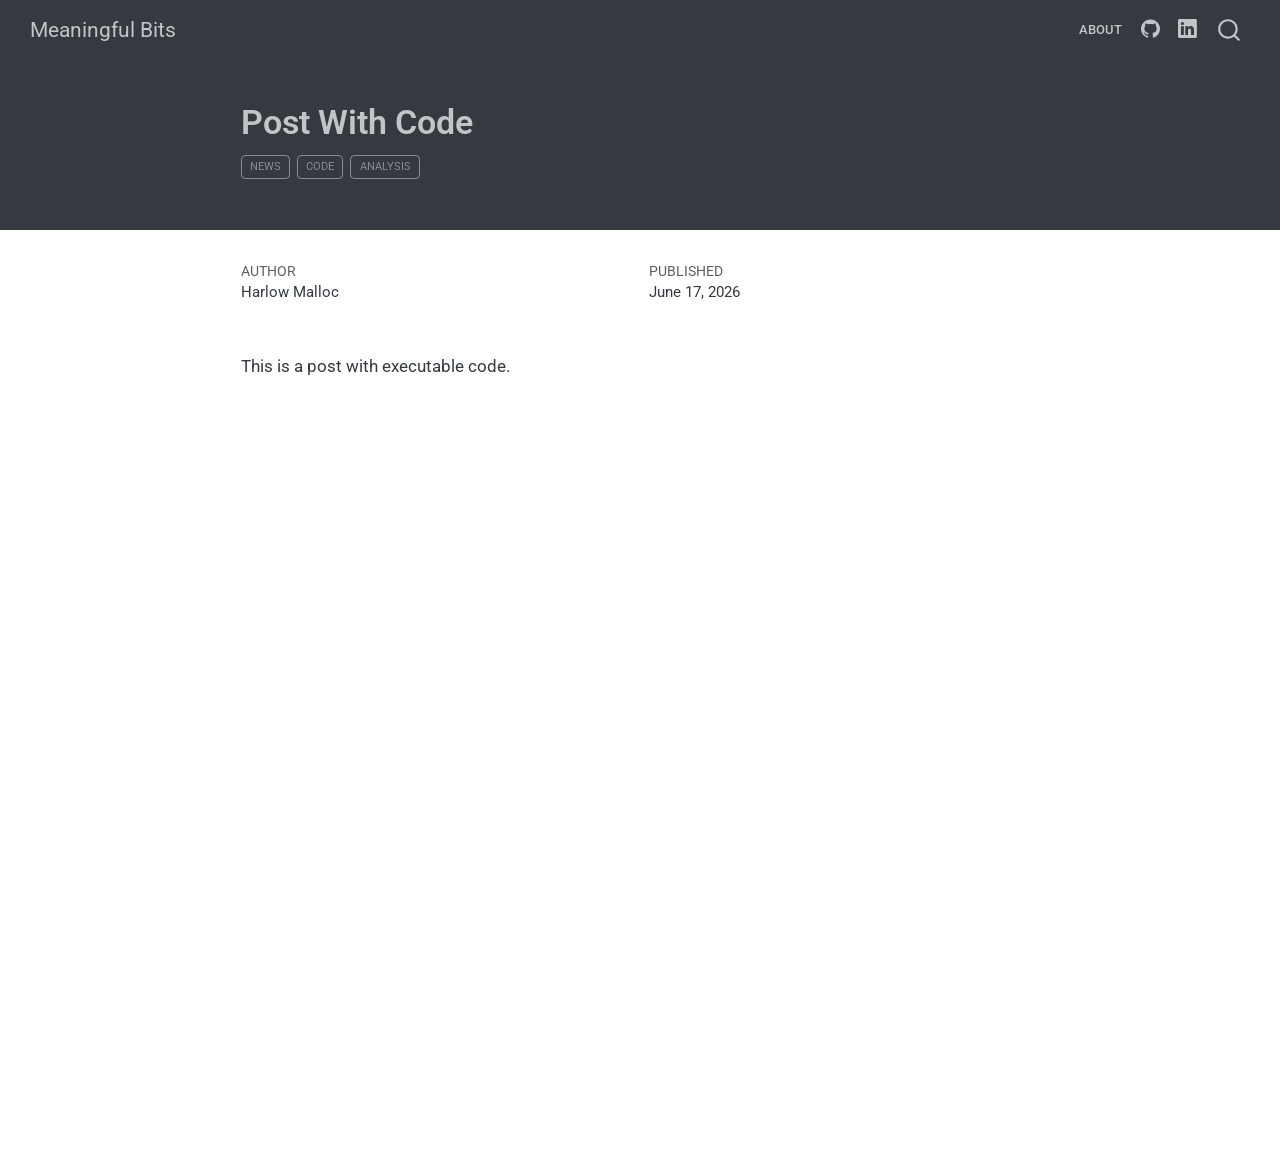
==== posts/post-with-code/index.html @ 237f3303 "Built site for gh-pages" ====
<!DOCTYPE html>
<html xmlns="http://www.w3.org/1999/xhtml" lang="en" xml:lang="en"><head>

<meta charset="utf-8">
<meta name="generator" content="quarto-1.9.38">

<meta name="viewport" content="width=device-width, initial-scale=1.0, user-scalable=yes">

<meta name="author" content="Harlow Malloc">
<meta name="dcterms.date" content="2026-06-17">

<title>Post With Code – Meaningful Bits</title>
<style>
/* Default styles provided by pandoc.
** See https://pandoc.org/MANUAL.html#variables-for-html for config info.
*/
code{white-space: pre-wrap;}
span.smallcaps{font-variant: small-caps;}
div.columns{display: flex; gap: min(4vw, 1.5em);}
div.column{flex: auto; overflow-x: auto;}
div.hanging-indent{margin-left: 1.5em; text-indent: -1.5em;}
ul.task-list{list-style: none;}
ul.task-list li input[type="checkbox"] {
  width: 0.8em;
  margin: 0 0.8em 0.2em -1em; /* quarto-specific, see https://github.com/quarto-dev/quarto-cli/issues/4556 */ 
  vertical-align: middle;
}
</style>


<script src="../../site_libs/quarto-nav/quarto-nav.js"></script>
<script src="../../site_libs/quarto-nav/headroom.min.js"></script>
<script src="../../site_libs/clipboard/clipboard.min.js"></script>
<script src="../../site_libs/quarto-search/autocomplete.umd.js"></script>
<script src="../../site_libs/quarto-search/fuse.min.js"></script>
<script src="../../site_libs/quarto-search/quarto-search.js"></script>
<meta name="quarto:offset" content="../../">
<script src="../../site_libs/quarto-html/quarto.js" type="module"></script>
<script src="../../site_libs/quarto-html/tabsets/tabsets.js" type="module"></script>
<script src="../../site_libs/quarto-html/popper.min.js"></script>
<script src="../../site_libs/quarto-html/tippy.umd.min.js"></script>
<script src="../../site_libs/quarto-html/anchor.min.js"></script>
<link href="../../site_libs/quarto-html/tippy.css" rel="stylesheet">
<link href="../../site_libs/quarto-html/quarto-syntax-highlighting-15634bcf2e68342d4ad2dfa704d543f6.css" rel="stylesheet" id="quarto-text-highlighting-styles">
<script src="../../site_libs/bootstrap/bootstrap.min.js"></script>
<link href="../../site_libs/bootstrap/bootstrap-icons.css" rel="stylesheet">
<link href="../../site_libs/bootstrap/bootstrap-5762eb8570d1466d25c92a18d9cf61dd.min.css" rel="stylesheet" append-hash="true" id="quarto-bootstrap" data-mode="light">
<script id="quarto-search-options" type="application/json">{
  "location": "navbar",
  "copy-button": false,
  "collapse-after": 3,
  "panel-placement": "end",
  "type": "overlay",
  "limit": 50,
  "keyboard-shortcut": [
    "f",
    "/",
    "s"
  ],
  "show-item-context": false,
  "language": {
    "search-no-results-text": "No results",
    "search-matching-documents-text": "matching documents",
    "search-copy-link-title": "Copy link to search",
    "search-hide-matches-text": "Hide additional matches",
    "search-more-match-text": "more match in this document",
    "search-more-matches-text": "more matches in this document",
    "search-clear-button-title": "Clear",
    "search-text-placeholder": "",
    "search-detached-cancel-button-title": "Cancel",
    "search-submit-button-title": "Submit",
    "search-label": "Search"
  }
}</script>


<link rel="stylesheet" href="../../styles.css">
</head>

<body class="nav-fixed fullcontent quarto-light">

<div id="quarto-search-results"></div>
  <header id="quarto-header" class="headroom fixed-top quarto-banner">
    <nav class="navbar navbar-expand-lg " data-bs-theme="dark">
      <div class="navbar-container container-fluid">
      <div class="navbar-brand-container mx-auto">
    <a class="navbar-brand" href="../../index.html">
    <span class="navbar-title">Meaningful Bits</span>
    </a>
  </div>
            <div id="quarto-search" class="" title="Search"></div>
          <button class="navbar-toggler" type="button" data-bs-toggle="collapse" data-bs-target="#navbarCollapse" aria-controls="navbarCollapse" role="menu" aria-expanded="false" aria-label="Toggle navigation" onclick="if (window.quartoToggleHeadroom) { window.quartoToggleHeadroom(); }">
  <span class="navbar-toggler-icon"></span>
</button>
          <div class="collapse navbar-collapse" id="navbarCollapse">
            <ul class="navbar-nav navbar-nav-scroll ms-auto">
  <li class="nav-item">
    <a class="nav-link" href="../../about.html"> 
<span class="menu-text">About</span></a>
  </li>  
  <li class="nav-item compact">
    <a class="nav-link" href="https://github.com/dw-610"> <i class="bi bi-github" role="img">
</i> 
<span class="menu-text"></span></a>
  </li>  
  <li class="nav-item compact">
    <a class="nav-link" href="https://www.linkedin.com/in/dylan-wheeler-ksu/"> <i class="bi bi-linkedin" role="img">
</i> 
<span class="menu-text"></span></a>
  </li>  
</ul>
          </div> <!-- /navcollapse -->
            <div class="quarto-navbar-tools">
</div>
      </div> <!-- /container-fluid -->
    </nav>
</header>
<!-- content -->
<header id="title-block-header" class="quarto-title-block default page-columns page-full">
  <div class="quarto-title-banner page-columns page-full">
    <div class="quarto-title column-body">
      <h1 class="title">Post With Code</h1>
                                <div class="quarto-categories">
                <div class="quarto-category">news</div>
                <div class="quarto-category">code</div>
                <div class="quarto-category">analysis</div>
              </div>
                  </div>
  </div>
    
  
  <div class="quarto-title-meta">

      <div>
      <div class="quarto-title-meta-heading">Author</div>
      <div class="quarto-title-meta-contents">
               <p>Harlow Malloc </p>
            </div>
    </div>
      
      <div>
      <div class="quarto-title-meta-heading">Published</div>
      <div class="quarto-title-meta-contents">
        <p class="date">June 17, 2026</p>
      </div>
    </div>
    
      
    </div>
    
  
  </header><div id="quarto-content" class="quarto-container page-columns page-rows-contents page-layout-article page-navbar">
<!-- sidebar -->
<!-- margin-sidebar -->
    
<!-- main -->
<main class="content quarto-banner-title-block" id="quarto-document-content">





<p>This is a post with executable code.</p>



</main> <!-- /main -->
<script id="quarto-html-after-body" type="application/javascript">
  window.document.addEventListener("DOMContentLoaded", function (event) {
    const icon = "";
    const anchorJS = new window.AnchorJS();
    anchorJS.options = {
      placement: 'right',
      icon: icon
    };
    anchorJS.add('.anchored');
    const isCodeAnnotation = (el) => {
      for (const clz of el.classList) {
        if (clz.startsWith('code-annotation-')) {                     
          return true;
        }
      }
      return false;
    }
    const onCopySuccess = function(e) {
      // button target
      const button = e.trigger;
      // don't keep focus
      button.blur();
      // flash "checked"
      button.classList.add('code-copy-button-checked');
      var currentTitle = button.getAttribute("title");
      button.setAttribute("title", "Copied!");
      let tooltip;
      if (window.bootstrap) {
        button.setAttribute("data-bs-toggle", "tooltip");
        button.setAttribute("data-bs-placement", "left");
        button.setAttribute("data-bs-title", "Copied!");
        tooltip = new bootstrap.Tooltip(button, 
          { trigger: "manual", 
            customClass: "code-copy-button-tooltip",
            offset: [0, -8]});
        tooltip.show();    
      }
      setTimeout(function() {
        if (tooltip) {
          tooltip.hide();
          button.removeAttribute("data-bs-title");
          button.removeAttribute("data-bs-toggle");
          button.removeAttribute("data-bs-placement");
        }
        button.setAttribute("title", currentTitle);
        button.classList.remove('code-copy-button-checked');
      }, 1000);
      // clear code selection
      e.clearSelection();
    }
    const getTextToCopy = function(trigger) {
      const outerScaffold = trigger.parentElement.cloneNode(true);
      const codeEl = outerScaffold.querySelector('code');
      for (const childEl of codeEl.children) {
        if (isCodeAnnotation(childEl)) {
          childEl.remove();
        }
      }
      return codeEl.innerText;
    }
    const clipboard = new window.ClipboardJS('.code-copy-button:not([data-in-quarto-modal])', {
      text: getTextToCopy
    });
    clipboard.on('success', onCopySuccess);
    if (window.document.getElementById('quarto-embedded-source-code-modal')) {
      const clipboardModal = new window.ClipboardJS('.code-copy-button[data-in-quarto-modal]', {
        text: getTextToCopy,
        container: window.document.getElementById('quarto-embedded-source-code-modal')
      });
      clipboardModal.on('success', onCopySuccess);
    }
      var localhostRegex = new RegExp(/^(?:http|https):\/\/localhost\:?[0-9]*\//);
      var mailtoRegex = new RegExp(/^mailto:/);
        var filterRegex = new RegExp("https:\/\/dw-610\.github\.io\/meaningfulbits");
      var isInternal = (href) => {
          return filterRegex.test(href) || localhostRegex.test(href) || mailtoRegex.test(href);
      }
      // Inspect non-navigation links and adorn them if external
     var links = window.document.querySelectorAll('a[href]:not(.nav-link):not(.navbar-brand):not(.toc-action):not(.sidebar-link):not(.sidebar-item-toggle):not(.pagination-link):not(.no-external):not([aria-hidden]):not(.dropdown-item):not(.quarto-navigation-tool):not(.about-link)');
      for (var i=0; i<links.length; i++) {
        const link = links[i];
        if (!isInternal(link.href)) {
          // undo the damage that might have been done by quarto-nav.js in the case of
          // links that we want to consider external
          if (link.dataset.originalHref !== undefined) {
            link.href = link.dataset.originalHref;
          }
        }
      }
    function tippyHover(el, contentFn, onTriggerFn, onUntriggerFn) {
      const config = {
        allowHTML: true,
        maxWidth: 500,
        delay: 100,
        arrow: false,
        appendTo: function(el) {
            return el.parentElement;
        },
        interactive: true,
        interactiveBorder: 10,
        theme: 'quarto',
        placement: 'bottom-start',
      };
      if (contentFn) {
        config.content = contentFn;
      }
      if (onTriggerFn) {
        config.onTrigger = onTriggerFn;
      }
      if (onUntriggerFn) {
        config.onUntrigger = onUntriggerFn;
      }
      window.tippy(el, config); 
    }
    const noterefs = window.document.querySelectorAll('a[role="doc-noteref"]');
    for (var i=0; i<noterefs.length; i++) {
      const ref = noterefs[i];
      tippyHover(ref, function() {
        // use id or data attribute instead here
        let href = ref.getAttribute('data-footnote-href') || ref.getAttribute('href');
        try { href = new URL(href).hash; } catch {}
        const id = href.replace(/^#\/?/, "");
        const note = window.document.getElementById(id);
        if (note) {
          return note.innerHTML;
        } else {
          return "";
        }
      });
    }
    const xrefs = window.document.querySelectorAll('a.quarto-xref');
    const processXRef = (id, note) => {
      // Strip column container classes
      const stripColumnClz = (el) => {
        el.classList.remove("page-full", "page-columns");
        if (el.children) {
          for (const child of el.children) {
            stripColumnClz(child);
          }
        }
      }
      stripColumnClz(note)
      if (id === null || id.startsWith('sec-')) {
        // Special case sections, only their first couple elements
        const container = document.createElement("div");
        if (note.children && note.children.length > 2) {
          container.appendChild(note.children[0].cloneNode(true));
          for (let i = 1; i < note.children.length; i++) {
            const child = note.children[i];
            if (child.tagName === "P" && child.innerText === "") {
              continue;
            } else {
              container.appendChild(child.cloneNode(true));
              break;
            }
          }
          if (window.Quarto?.typesetMath) {
            window.Quarto.typesetMath(container);
          }
          return container.innerHTML
        } else {
          if (window.Quarto?.typesetMath) {
            window.Quarto.typesetMath(note);
          }
          return note.innerHTML;
        }
      } else {
        // Remove any anchor links if they are present
        const anchorLink = note.querySelector('a.anchorjs-link');
        if (anchorLink) {
          anchorLink.remove();
        }
        if (window.Quarto?.typesetMath) {
          window.Quarto.typesetMath(note);
        }
        if (note.classList.contains("callout")) {
          return note.outerHTML;
        } else {
          return note.innerHTML;
        }
      }
    }
    for (var i=0; i<xrefs.length; i++) {
      const xref = xrefs[i];
      tippyHover(xref, undefined, function(instance) {
        instance.disable();
        let url = xref.getAttribute('href');
        let hash = undefined; 
        if (url.startsWith('#')) {
          hash = url;
        } else {
          try { hash = new URL(url).hash; } catch {}
        }
        if (hash) {
          const id = hash.replace(/^#\/?/, "");
          const note = window.document.getElementById(id);
          if (note !== null) {
            try {
              const html = processXRef(id, note.cloneNode(true));
              instance.setContent(html);
            } finally {
              instance.enable();
              instance.show();
            }
          } else {
            // See if we can fetch this
            fetch(url.split('#')[0])
            .then(res => res.text())
            .then(html => {
              const parser = new DOMParser();
              const htmlDoc = parser.parseFromString(html, "text/html");
              const note = htmlDoc.getElementById(id);
              if (note !== null) {
                const html = processXRef(id, note);
                instance.setContent(html);
              } 
            }).finally(() => {
              instance.enable();
              instance.show();
            });
          }
        } else {
          // See if we can fetch a full url (with no hash to target)
          // This is a special case and we should probably do some content thinning / targeting
          fetch(url)
          .then(res => res.text())
          .then(html => {
            const parser = new DOMParser();
            const htmlDoc = parser.parseFromString(html, "text/html");
            const note = htmlDoc.querySelector('main.content');
            if (note !== null) {
              // This should only happen for chapter cross references
              // (since there is no id in the URL)
              // remove the first header
              if (note.children.length > 0 && note.children[0].tagName === "HEADER") {
                note.children[0].remove();
              }
              const html = processXRef(null, note);
              instance.setContent(html);
            } 
          }).finally(() => {
            instance.enable();
            instance.show();
          });
        }
      }, function(instance) {
      });
    }
        let selectedAnnoteEl;
        const selectorForAnnotation = ( cell, annotation) => {
          let cellAttr = 'data-code-cell="' + cell + '"';
          let lineAttr = 'data-code-annotation="' +  annotation + '"';
          const selector = 'span[' + cellAttr + '][' + lineAttr + ']';
          return selector;
        }
        const selectCodeLines = (annoteEl) => {
          const doc = window.document;
          const targetCell = annoteEl.getAttribute("data-target-cell");
          const targetAnnotation = annoteEl.getAttribute("data-target-annotation");
          const annoteSpan = window.document.querySelector(selectorForAnnotation(targetCell, targetAnnotation));
          const lines = annoteSpan.getAttribute("data-code-lines").split(",");
          const lineIds = lines.map((line) => {
            return targetCell + "-" + line;
          })
          let top = null;
          let height = null;
          let parent = null;
          if (lineIds.length > 0) {
              //compute the position of the single el (top and bottom and make a div)
              const el = window.document.getElementById(lineIds[0]);
              top = el.offsetTop;
              height = el.offsetHeight;
              parent = el.parentElement.parentElement;
            if (lineIds.length > 1) {
              const lastEl = window.document.getElementById(lineIds[lineIds.length - 1]);
              const bottom = lastEl.offsetTop + lastEl.offsetHeight;
              height = bottom - top;
            }
            if (top !== null && height !== null && parent !== null) {
              // cook up a div (if necessary) and position it 
              let div = window.document.getElementById("code-annotation-line-highlight");
              if (div === null) {
                div = window.document.createElement("div");
                div.setAttribute("id", "code-annotation-line-highlight");
                div.style.position = 'absolute';
                parent.appendChild(div);
              }
              div.style.top = top - 2 + "px";
              div.style.height = height + 4 + "px";
              div.style.left = 0;
              let gutterDiv = window.document.getElementById("code-annotation-line-highlight-gutter");
              if (gutterDiv === null) {
                gutterDiv = window.document.createElement("div");
                gutterDiv.setAttribute("id", "code-annotation-line-highlight-gutter");
                gutterDiv.style.position = 'absolute';
                const codeCell = window.document.getElementById(targetCell);
                const gutter = codeCell.querySelector('.code-annotation-gutter');
                gutter.appendChild(gutterDiv);
              }
              gutterDiv.style.top = top - 2 + "px";
              gutterDiv.style.height = height + 4 + "px";
            }
            selectedAnnoteEl = annoteEl;
          }
        };
        const unselectCodeLines = () => {
          const elementsIds = ["code-annotation-line-highlight", "code-annotation-line-highlight-gutter"];
          elementsIds.forEach((elId) => {
            const div = window.document.getElementById(elId);
            if (div) {
              div.remove();
            }
          });
          selectedAnnoteEl = undefined;
        };
          // Handle positioning of the toggle
      window.addEventListener(
        "resize",
        throttle(() => {
          elRect = undefined;
          if (selectedAnnoteEl) {
            selectCodeLines(selectedAnnoteEl);
          }
        }, 10)
      );
      function throttle(fn, ms) {
      let throttle = false;
      let timer;
        return (...args) => {
          if(!throttle) { // first call gets through
              fn.apply(this, args);
              throttle = true;
          } else { // all the others get throttled
              if(timer) clearTimeout(timer); // cancel #2
              timer = setTimeout(() => {
                fn.apply(this, args);
                timer = throttle = false;
              }, ms);
          }
        };
      }
        // Attach click handler to the DT
        const annoteDls = window.document.querySelectorAll('dt[data-target-cell]');
        for (const annoteDlNode of annoteDls) {
          annoteDlNode.addEventListener('click', (event) => {
            const clickedEl = event.target;
            if (clickedEl !== selectedAnnoteEl) {
              unselectCodeLines();
              const activeEl = window.document.querySelector('dt[data-target-cell].code-annotation-active');
              if (activeEl) {
                activeEl.classList.remove('code-annotation-active');
              }
              selectCodeLines(clickedEl);
              clickedEl.classList.add('code-annotation-active');
            } else {
              // Unselect the line
              unselectCodeLines();
              clickedEl.classList.remove('code-annotation-active');
            }
          });
        }
    const findCites = (el) => {
      const parentEl = el.parentElement;
      if (parentEl) {
        const cites = parentEl.dataset.cites;
        if (cites) {
          return {
            el,
            cites: cites.split(' ')
          };
        } else {
          return findCites(el.parentElement)
        }
      } else {
        return undefined;
      }
    };
    var bibliorefs = window.document.querySelectorAll('a[role="doc-biblioref"]');
    for (var i=0; i<bibliorefs.length; i++) {
      const ref = bibliorefs[i];
      const citeInfo = findCites(ref);
      if (citeInfo) {
        tippyHover(citeInfo.el, function() {
          var popup = window.document.createElement('div');
          citeInfo.cites.forEach(function(cite) {
            var citeDiv = window.document.createElement('div');
            citeDiv.classList.add('hanging-indent');
            citeDiv.classList.add('csl-entry');
            var biblioDiv = window.document.getElementById('ref-' + cite);
            if (biblioDiv) {
              citeDiv.innerHTML = biblioDiv.innerHTML;
            }
            popup.appendChild(citeDiv);
          });
          return popup.innerHTML;
        });
      }
    }
  });
  </script>
</div> <!-- /content -->




</body></html>
---- site_libs/quarto-html/tippy.css ----
.tippy-box[data-animation=fade][data-state=hidden]{opacity:0}[data-tippy-root]{max-width:calc(100vw - 10px)}.tippy-box{position:relative;background-color:#333;color:#fff;border-radius:4px;font-size:14px;line-height:1.4;white-space:normal;outline:0;transition-property:transform,visibility,opacity}.tippy-box[data-placement^=top]>.tippy-arrow{bottom:0}.tippy-box[data-placement^=top]>.tippy-arrow:before{bottom:-7px;left:0;border-width:8px 8px 0;border-top-color:initial;transform-origin:center top}.tippy-box[data-placement^=bottom]>.tippy-arrow{top:0}.tippy-box[data-placement^=bottom]>.tippy-arrow:before{top:-7px;left:0;border-width:0 8px 8px;border-bottom-color:initial;transform-origin:center bottom}.tippy-box[data-placement^=left]>.tippy-arrow{right:0}.tippy-box[data-placement^=left]>.tippy-arrow:before{border-width:8px 0 8px 8px;border-left-color:initial;right:-7px;transform-origin:center left}.tippy-box[data-placement^=right]>.tippy-arrow{left:0}.tippy-box[data-placement^=right]>.tippy-arrow:before{left:-7px;border-width:8px 8px 8px 0;border-right-color:initial;transform-origin:center right}.tippy-box[data-inertia][data-state=visible]{transition-timing-function:cubic-bezier(.54,1.5,.38,1.11)}.tippy-arrow{width:16px;height:16px;color:#333}.tippy-arrow:before{content:"";position:absolute;border-color:transparent;border-style:solid}.tippy-content{position:relative;padding:5px 9px;z-index:1}
---- site_libs/quarto-html/quarto-syntax-highlighting-15634bcf2e68342d4ad2dfa704d543f6.css ----
/* quarto syntax highlight colors */
:root {
  --quarto-hl-ot-color: #003B4F;
  --quarto-hl-at-color: #657422;
  --quarto-hl-ss-color: #20794D;
  --quarto-hl-an-color: #5E5E5E;
  --quarto-hl-fu-color: #4758AB;
  --quarto-hl-st-color: #20794D;
  --quarto-hl-cf-color: #003B4F;
  --quarto-hl-op-color: #5E5E5E;
  --quarto-hl-er-color: #AD0000;
  --quarto-hl-bn-color: #AD0000;
  --quarto-hl-al-color: #AD0000;
  --quarto-hl-va-color: #111111;
  --quarto-hl-bu-color: inherit;
  --quarto-hl-ex-color: inherit;
  --quarto-hl-pp-color: #AD0000;
  --quarto-hl-in-color: #5E5E5E;
  --quarto-hl-vs-color: #20794D;
  --quarto-hl-wa-color: #5E5E5E;
  --quarto-hl-do-color: #5E5E5E;
  --quarto-hl-im-color: #00769E;
  --quarto-hl-ch-color: #20794D;
  --quarto-hl-dt-color: #AD0000;
  --quarto-hl-fl-color: #AD0000;
  --quarto-hl-co-color: #5E5E5E;
  --quarto-hl-cv-color: #5E5E5E;
  --quarto-hl-cn-color: #8f5902;
  --quarto-hl-sc-color: #5E5E5E;
  --quarto-hl-dv-color: #AD0000;
  --quarto-hl-kw-color: #003B4F;
}

/* other quarto variables */
:root {
  --quarto-font-monospace: SFMono-Regular, Menlo, Monaco, Consolas, "Liberation Mono", "Courier New", monospace;
}

/* syntax highlight based on Pandoc's rules */
pre > code.sourceCode > span {
  color: #003B4F;
}

code.sourceCode > span {
  color: #003B4F;
}

div.sourceCode,
div.sourceCode pre.sourceCode {
  color: #003B4F;
}

/* Normal */
code span {
  color: #003B4F;
}

/* Alert */
code span.al {
  color: #AD0000;
  font-style: inherit;
}

/* Annotation */
code span.an {
  color: #5E5E5E;
  font-style: inherit;
}

/* Attribute */
code span.at {
  color: #657422;
  font-style: inherit;
}

/* BaseN */
code span.bn {
  color: #AD0000;
  font-style: inherit;
}

/* BuiltIn */
code span.bu {
  font-style: inherit;
}

/* ControlFlow */
code span.cf {
  color: #003B4F;
  font-weight: bold;
  font-style: inherit;
}

/* Char */
code span.ch {
  color: #20794D;
  font-style: inherit;
}

/* Constant */
code span.cn {
  color: #8f5902;
  font-style: inherit;
}

/* Comment */
code span.co {
  color: #5E5E5E;
  font-style: inherit;
}

/* CommentVar */
code span.cv {
  color: #5E5E5E;
  font-style: italic;
}

/* Documentation */
code span.do {
  color: #5E5E5E;
  font-style: italic;
}

/* DataType */
code span.dt {
  color: #AD0000;
  font-style: inherit;
}

/* DecVal */
code span.dv {
  color: #AD0000;
  font-style: inherit;
}

/* Error */
code span.er {
  color: #AD0000;
  font-style: inherit;
}

/* Extension */
code span.ex {
  font-style: inherit;
}

/* Float */
code span.fl {
  color: #AD0000;
  font-style: inherit;
}

/* Function */
code span.fu {
  color: #4758AB;
  font-style: inherit;
}

/* Import */
code span.im {
  color: #00769E;
  font-style: inherit;
}

/* Information */
code span.in {
  color: #5E5E5E;
  font-style: inherit;
}

/* Keyword */
code span.kw {
  color: #003B4F;
  font-weight: bold;
  font-style: inherit;
}

/* Operator */
code span.op {
  color: #5E5E5E;
  font-style: inherit;
}

/* Other */
code span.ot {
  color: #003B4F;
  font-style: inherit;
}

/* Preprocessor */
code span.pp {
  color: #AD0000;
  font-style: inherit;
}

/* SpecialChar */
code span.sc {
  color: #5E5E5E;
  font-style: inherit;
}

/* SpecialString */
code span.ss {
  color: #20794D;
  font-style: inherit;
}

/* String */
code span.st {
  color: #20794D;
  font-style: inherit;
}

/* Variable */
code span.va {
  color: #111111;
  font-style: inherit;
}

/* VerbatimString */
code span.vs {
  color: #20794D;
  font-style: inherit;
}

/* Warning */
code span.wa {
  color: #5E5E5E;
  font-style: italic;
}

.prevent-inlining {
  content: "</";
}

/*# sourceMappingURL=f23921c56f73e400b49028c9186a1aa0.css.map */
---- styles.css ----
/* css styles */
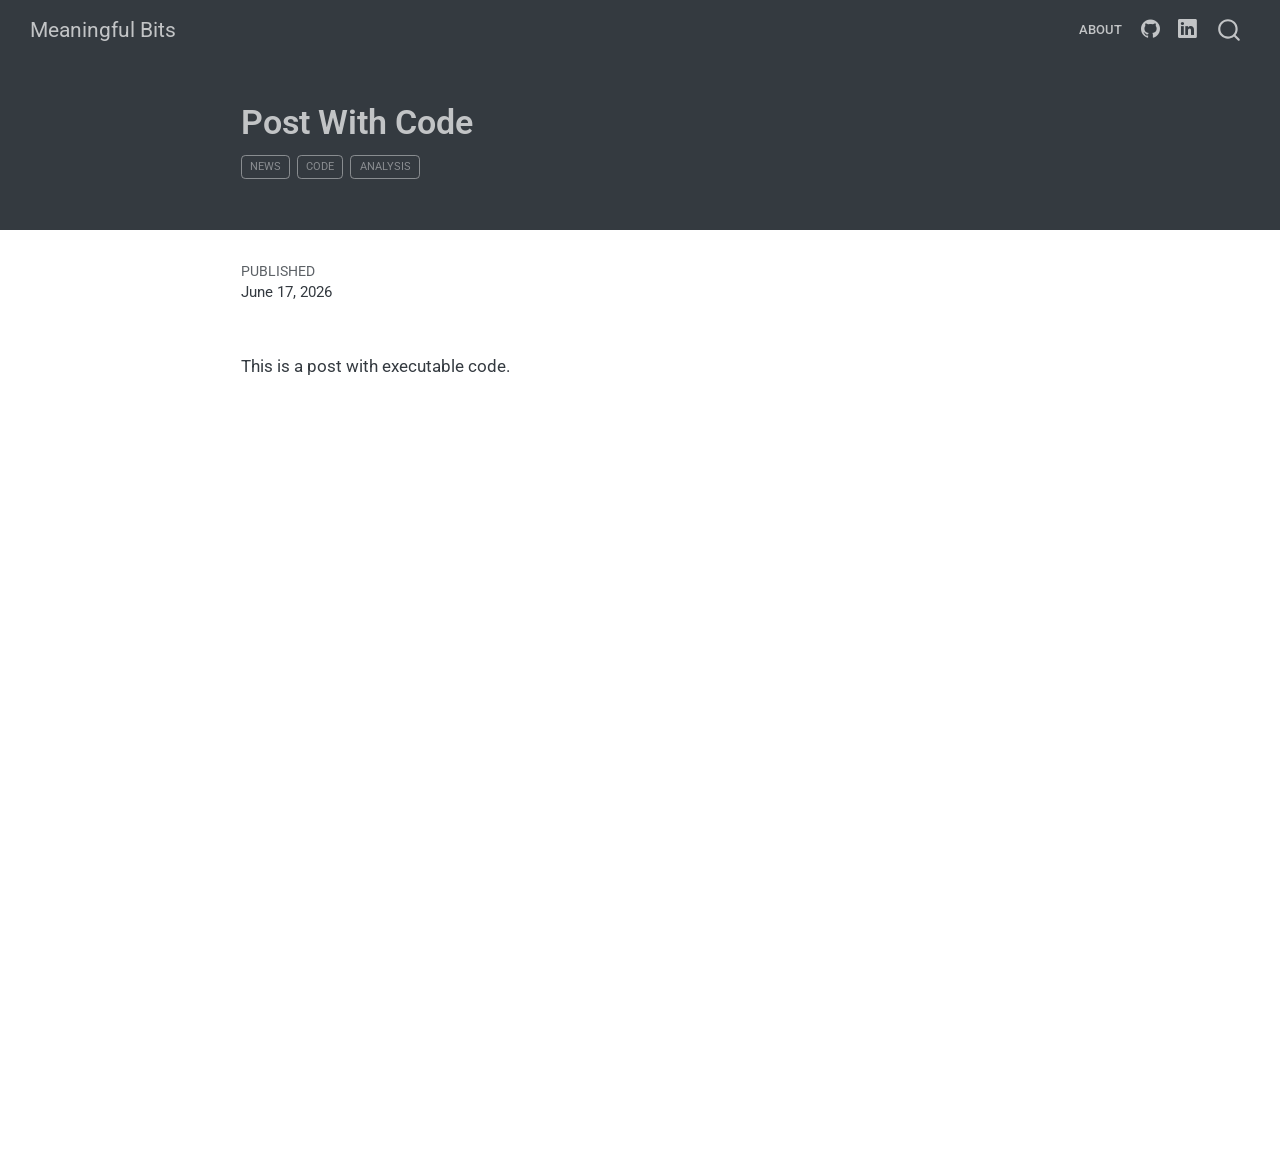
==== commit 360da1e7: "Built site for gh-pages" ====
--- a/posts/post-with-code/index.html
+++ b/posts/post-with-code/index.html
@@ -6,7 +6,6 @@
 
 <meta name="viewport" content="width=device-width, initial-scale=1.0, user-scalable=yes">
 
-<meta name="author" content="Harlow Malloc">
 <meta name="dcterms.date" content="2026-06-17">
 
 <title>Post With Code – Meaningful Bits</title>
@@ -131,12 +130,6 @@
   
   <div class="quarto-title-meta">
 
-      <div>
-      <div class="quarto-title-meta-heading">Author</div>
-      <div class="quarto-title-meta-contents">
-               <p>Harlow Malloc </p>
-            </div>
-    </div>
       
       <div>
       <div class="quarto-title-meta-heading">Published</div>
